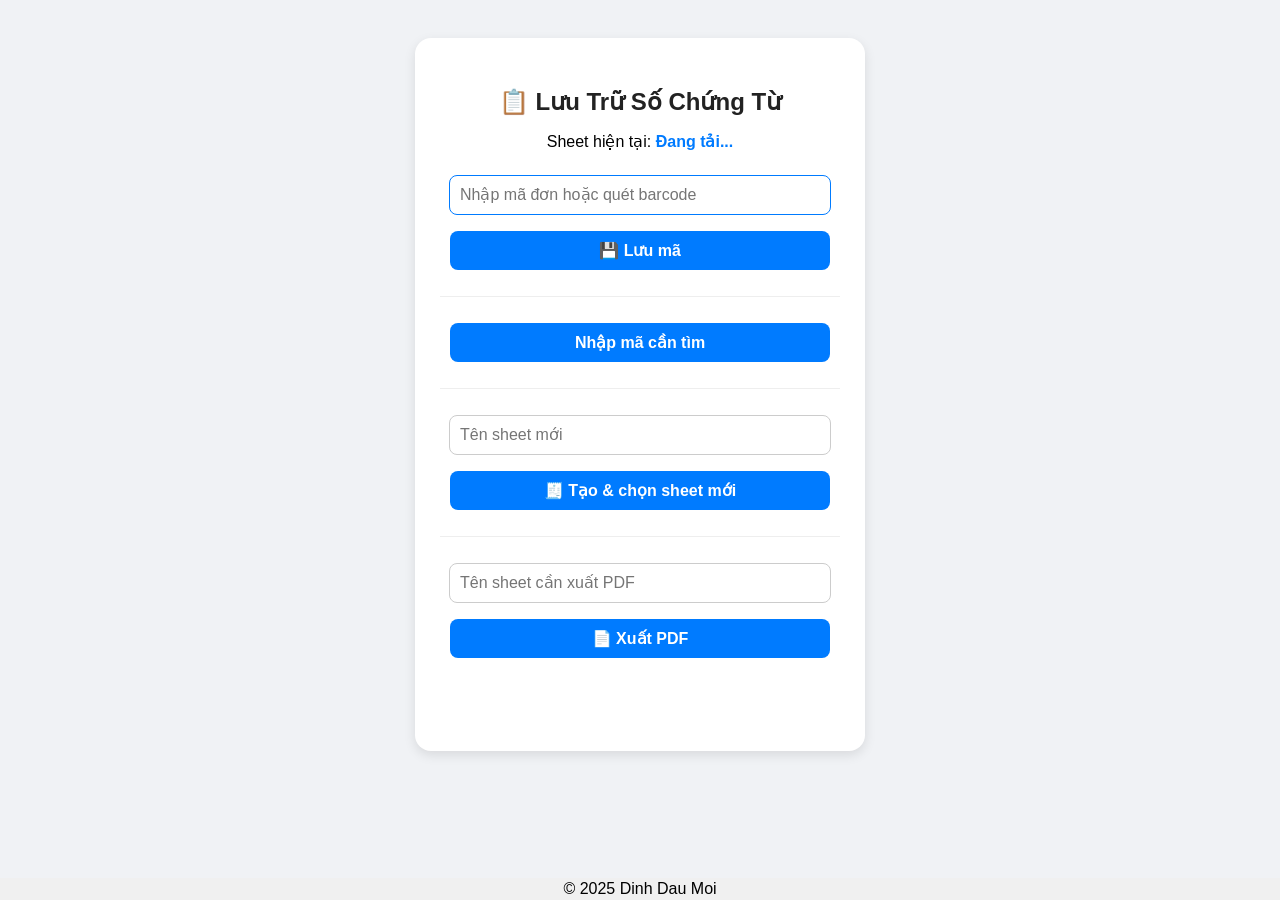
==== index.html @ b0e2e9b5 "push" ====
<!DOCTYPE html>
<html lang="vi">
  <head>
    <meta charset="UTF-8" />
    <title>Quản Lý Chứng Từ</title>
    <link rel="icon" href="icon.jpg" type="image/png">
    <style>
      body {
        font-family: "Segoe UI", Arial, sans-serif;
        background: #f0f2f5;
        display: flex;
        flex-direction: column;
        align-items: center;
        padding: 30px;
      }
      .container {
        background: #fff;
        padding: 30px 25px;
        border-radius: 16px;
        box-shadow: 0 4px 12px rgba(0, 0, 0, 0.1);
        width: 400px;
        text-align: center;
        transition: 0.2s;
      }
      .container:hover {
        box-shadow: 0 6px 18px rgba(0, 0, 0, 0.15);
      }
      h2 {
        margin-bottom: 12px;
        color: #222;
      }
      input,
      button {
        width: 90%;
        font-size: 16px;
        padding: 10px;
        margin: 8px 0;
        border-radius: 8px;
        border: 1px solid #ccc;
        outline: none;
      }
      input:focus {
        border-color: #007bff;
      }
      button {
        background: #007bff;
        color: white;
        border: none;
        cursor: pointer;
        font-weight: 600;
        transition: background 0.2s;
      }
      button:hover {
        background: #0056b3;
      }
      button{
        width: 95% !important;
      }
      textarea {
        width: 90%;
        font-size: 14px;
        padding: 10px;
        margin: 8px 0;
        border-radius: 8px;
        border: 1px solid #ccc;
        resize: vertical;
        outline: none;
      }
      label {
        display: block;
        width: 90%;
        margin: 4px auto 2px;
        text-align: left;
        font-size: 14px;
        color: #444;
      }
      .targets-display {
        width: 90%;
        margin: 4px auto 0;
        text-align: left;
        font-size: 14px;
        line-height: 1.4;
      }
      .target-hit {
        color: #d32f2f;
        font-weight: 700;
      }
      hr {
        margin: 18px 0;
        border: none;
        border-top: 1px solid #eee;
      }
      #message {
        margin-top: 15px;
        color: green;
        font-weight: bold;
        min-height: 24px;
      }
      #currentSheet {
        font-weight: bold;
        color: #007bff;
      }
      footer {
        position: fixed;
        bottom: 0;
        width: 100%;
        text-align: center;
        padding: 2px;
        background: #f0f0f0;
      }
    </style>
  </head>
  <body>
    <div class="container">
      <h2>📋 Lưu Trữ Số Chứng Từ</h2>
      <p>Sheet hiện tại: <span id="currentSheet">Đang tải...</span></p>

      <input
        type="text"
        id="maDon"
        placeholder="Nhập mã đơn hoặc quét barcode"
        autofocus
      />
      <button onclick="saveMaDon()">💾 Lưu mã</button>

      <hr />

      <div id="targetWrapper">
        <button type="button" id="toggleTargetInput">Nhập mã cần tìm</button>
        <div id="targetContainer" style="display: none">
          <label for="targetsInput"></label>
          <textarea
            id="targetsInput"
            rows="4"
            placeholder="Nhập mã cần tìm ..."
          ></textarea>
          <div id="targetsDisplay" class="targets-display"></div>
        </div>
      </div>

      <hr />

      <input type="text" id="newSheetName" placeholder="Tên sheet mới" />
      <button onclick="createNewSheet()">🧾 Tạo & chọn sheet mới</button>

      <hr />

      <input
        type="text"
        id="sheetToExport"
        placeholder="Tên sheet cần xuất PDF"
      />
      <button onclick="exportPDF()">📄 Xuất PDF</button>

      <p id="message"></p>
    </div>

    <script src="script.js"></script>
  </body>
  <footer>© 2025 Dinh Dau Moi</footer>
</html>
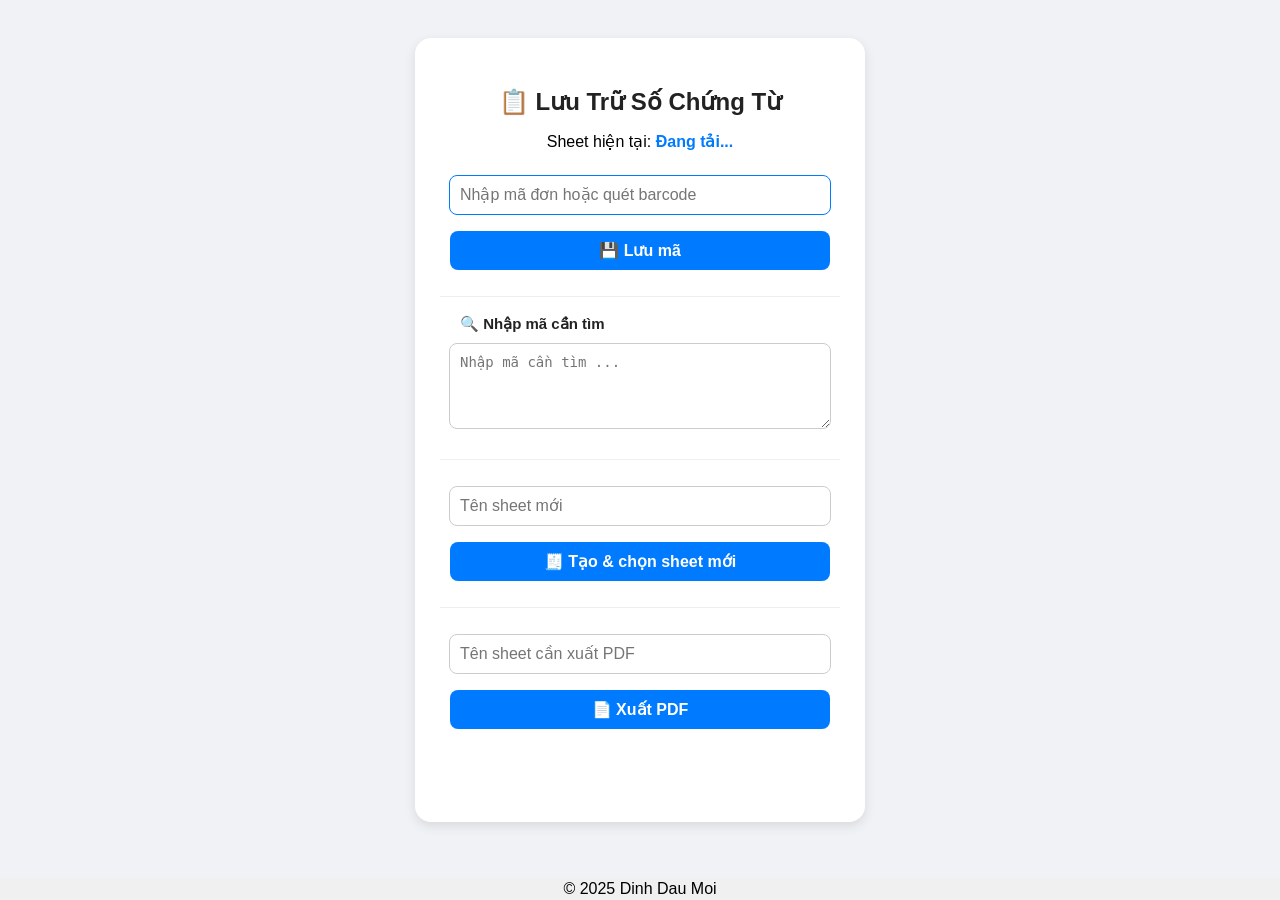
==== commit e222688c: "update time" ====
--- a/index.html
+++ b/index.html
@@ -108,6 +108,45 @@
         padding: 2px;
         background: #f0f0f0;
       }
+      /* Progress bar */
+      #progressWrapper {
+        display: none;
+        width: 90%;
+        margin: 12px auto 0;
+        background: #e9ecef;
+        border-radius: 10px;
+        overflow: hidden;
+        height: 22px;
+        position: relative;
+      }
+      #progressBar {
+        height: 100%;
+        width: 0%;
+        border-radius: 10px;
+        background: linear-gradient(90deg, #007bff, #00c6ff, #007bff);
+        background-size: 200% 100%;
+        animation: shimmer 1.5s infinite linear;
+        transition: width 0.4s ease;
+      }
+      #progressText {
+        position: absolute;
+        top: 0;
+        left: 0;
+        right: 0;
+        height: 100%;
+        display: flex;
+        align-items: center;
+        justify-content: center;
+        font-size: 12px;
+        font-weight: 700;
+        color: #fff;
+        text-shadow: 0 1px 2px rgba(0,0,0,0.3);
+        pointer-events: none;
+      }
+      @keyframes shimmer {
+        0% { background-position: 200% 0; }
+        100% { background-position: -200% 0; }
+      }
     </style>
   </head>
   <body>
@@ -126,16 +165,13 @@
       <hr />
 
       <div id="targetWrapper">
-        <button type="button" id="toggleTargetInput">Nhập mã cần tìm</button>
-        <div id="targetContainer" style="display: none">
-          <label for="targetsInput"></label>
-          <textarea
-            id="targetsInput"
-            rows="4"
-            placeholder="Nhập mã cần tìm ..."
-          ></textarea>
-          <div id="targetsDisplay" class="targets-display"></div>
-        </div>
+        <label for="targetsInput" style="font-weight: 600; font-size: 15px; color: #222;">🔍 Nhập mã cần tìm</label>
+        <textarea
+          id="targetsInput"
+          rows="4"
+          placeholder="Nhập mã cần tìm ..."
+        ></textarea>
+        <div id="targetsDisplay" class="targets-display"></div>
       </div>
 
       <hr />
@@ -150,7 +186,12 @@
         id="sheetToExport"
         placeholder="Tên sheet cần xuất PDF"
       />
-      <button onclick="exportPDF()">📄 Xuất PDF</button>
+      <button id="btnExportPDF" onclick="exportPDF()">📄 Xuất PDF</button>
+
+      <div id="progressWrapper">
+        <div id="progressBar"></div>
+        <div id="progressText">0%</div>
+      </div>
 
       <p id="message"></p>
     </div>
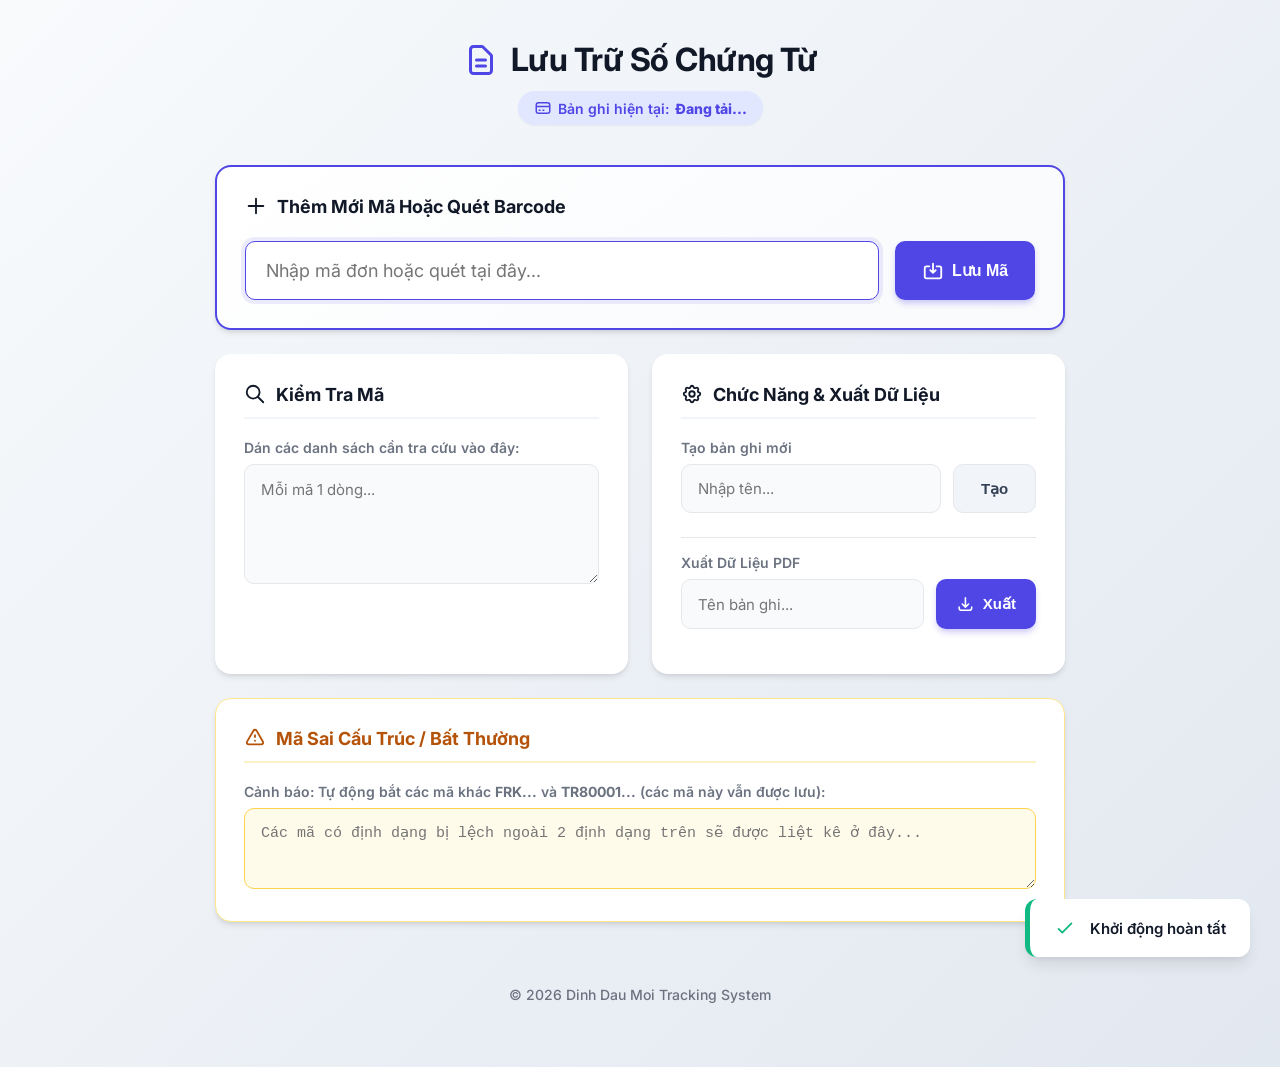
==== commit eeb396fd: "thay doi giao dien" ====
--- a/index.html
+++ b/index.html
@@ -2,132 +2,285 @@
 <html lang="vi">
   <head>
     <meta charset="UTF-8" />
+    <meta name="viewport" content="width=device-width, initial-scale=1.0" />
     <title>Quản Lý Chứng Từ</title>
-    <link rel="icon" href="icon.jpg" type="image/png">
+    <link rel="icon" href="icon.jpg" type="image/png" />
+    <link href="https://fonts.googleapis.com/css2?family=Inter:wght@400;500;600;700&display=swap" rel="stylesheet">
     <style>
+      :root {
+        --primary: #4f46e5;
+        --primary-hover: #4338ca;
+        --bg-color: #f3f4f6;
+        --card-bg: #ffffff;
+        --text-main: #111827;
+        --text-muted: #6b7280;
+        --border-color: #e5e7eb;
+        --success: #10b981;
+        --danger: #ef4444;
+        --shadow-sm: 0 1px 2px 0 rgba(0, 0, 0, 0.05);
+        --shadow-md: 0 4px 6px -1px rgba(0, 0, 0, 0.1), 0 2px 4px -1px rgba(0, 0, 0, 0.06);
+        --shadow-lg: 0 10px 15px -3px rgba(0, 0, 0, 0.1), 0 4px 6px -2px rgba(0, 0, 0, 0.05);
+        --radius: 16px;
+      }
+      
+      * {
+        box-sizing: border-box;
+        margin: 0;
+        padding: 0;
+      }
+
       body {
-        font-family: "Segoe UI", Arial, sans-serif;
-        background: #f0f2f5;
+        font-family: 'Inter', sans-serif;
+        background: linear-gradient(135deg, #f8fafc 0%, #e2e8f0 100%);
+        color: var(--text-main);
         display: flex;
         flex-direction: column;
         align-items: center;
-        padding: 30px;
-      }
-      .container {
+        min-height: 100vh;
+        padding: 40px 20px;
+      }
+
+      .app-header {
+        text-align: center;
+        margin-bottom: 40px;
+        animation: fadeInDown 0.5s ease-out;
+      }
+
+      .app-header h2 {
+        font-size: 32px;
+        font-weight: 700;
+        color: var(--text-main);
+        margin-bottom: 12px;
+        display: flex;
+        align-items: center;
+        justify-content: center;
+        gap: 12px;
+        letter-spacing: -0.5px;
+      }
+
+      .status-badge {
+        display: inline-flex;
+        align-items: center;
+        padding: 8px 16px;
+        background: #e0e7ff;
+        color: var(--primary);
+        border-radius: 30px;
+        font-size: 14px;
+        font-weight: 600;
+        box-shadow: var(--shadow-sm);
+      }
+
+      .dashboard {
+        max-width: 850px;
+        width: 100%;
+        display: grid;
+        grid-template-columns: 1fr 1fr;
+        gap: 24px;
+        animation: fadeInUp 0.6s ease-out;
+      }
+
+      @media (max-width: 768px) {
+        .dashboard {
+          grid-template-columns: 1fr;
+        }
+      }
+
+      .card {
+        background: var(--card-bg);
+        border-radius: var(--radius);
+        padding: 28px;
+        box-shadow: var(--shadow-md);
+        transition: transform 0.2s, box-shadow 0.2s;
+        border: 1px solid rgba(255, 255, 255, 0.4);
+        display: flex;
+        flex-direction: column;
+      }
+
+      .card:hover {
+        transform: translateY(-3px);
+        box-shadow: var(--shadow-lg);
+      }
+      
+      .card-header {
+        font-size: 18px;
+        font-weight: 700;
+        margin-bottom: 20px;
+        color: var(--text-main);
+        display: flex;
+        align-items: center;
+        gap: 10px;
+        border-bottom: 2px solid #f1f5f9;
+        padding-bottom: 12px;
+      }
+
+      .form-group {
+        margin-bottom: 16px;
+        flex: 1;
+      }
+
+      .form-group label {
+        display: block;
+        font-size: 14px;
+        font-weight: 600;
+        color: var(--text-muted);
+        margin-bottom: 8px;
+      }
+
+      input[type="text"], textarea {
+        width: 100%;
+        padding: 14px 16px;
+        border-radius: 10px;
+        border: 1.5px solid var(--border-color);
+        font-family: 'Inter', sans-serif;
+        font-size: 15px;
+        background: #f8fafc;
+        color: var(--text-main);
+        transition: all 0.2s;
+        outline: none;
+      }
+
+      input[type="text"]:focus, textarea:focus {
+        border-color: var(--primary);
         background: #fff;
-        padding: 30px 25px;
-        border-radius: 16px;
-        box-shadow: 0 4px 12px rgba(0, 0, 0, 0.1);
-        width: 400px;
-        text-align: center;
-        transition: 0.2s;
-      }
-      .container:hover {
-        box-shadow: 0 6px 18px rgba(0, 0, 0, 0.15);
-      }
-      h2 {
-        margin-bottom: 12px;
-        color: #222;
-      }
-      input,
+        box-shadow: 0 0 0 4px rgba(79, 70, 229, 0.1);
+      }
+
       button {
-        width: 90%;
-        font-size: 16px;
-        padding: 10px;
-        margin: 8px 0;
-        border-radius: 8px;
-        border: 1px solid #ccc;
-        outline: none;
-      }
-      input:focus {
-        border-color: #007bff;
-      }
-      button {
-        background: #007bff;
+        width: 100%;
+        padding: 14px 20px;
+        background: var(--primary);
         color: white;
         border: none;
+        border-radius: 10px;
+        font-size: 15px;
+        font-weight: 600;
         cursor: pointer;
+        transition: all 0.2s ease;
+        display: flex;
+        justify-content: center;
+        align-items: center;
+        gap: 8px;
+        box-shadow: 0 4px 6px -1px rgba(79, 70, 229, 0.3);
+      }
+
+      button:hover {
+        background: var(--primary-hover);
+        transform: translateY(-1px);
+        box-shadow: 0 6px 8px -1px rgba(79, 70, 229, 0.4);
+      }
+
+      button:active {
+        transform: translateY(1px);
+        box-shadow: 0 2px 4px -1px rgba(79, 70, 229, 0.3);
+      }
+
+      button:disabled {
+        background: #9ca3af;
+        box-shadow: none;
+        cursor: not-allowed;
+        transform: none;
+      }
+
+      .btn-secondary {
+        background: #f1f5f9;
+        color: #334155;
+        border: 1px solid var(--border-color);
+        box-shadow: none;
+      }
+
+      .btn-secondary:hover {
+        background: #e2e8f0;
+        box-shadow: none;
+      }
+
+      /* Nhập liệu chính */
+      .primary-input-card {
+        grid-column: 1 / -1;
+        background: linear-gradient(145deg, #ffffff, #f8fafc);
+        border: 2px solid var(--primary);
+      }
+
+      .primary-input-card input {
+        font-size: 18px;
+        padding: 18px 20px;
+      }
+
+      .primary-input-card button {
+        font-size: 16px;
+      }
+
+      /* Tìm kiếm container */
+      .search-card textarea {
+        resize: vertical;
+        min-height: 120px;
+        line-height: 1.5;
+      }
+
+      .targets-display {
+        margin-top: 12px;
+        font-size: 14px;
+        background: #f8fafc;
+        border-radius: 10px;
+        padding: 16px;
+        border: 1.5px dashed var(--border-color);
+        min-height: 52px;
+      }
+
+      /* Message Notification */
+      #messageBox {
+        position: fixed;
+        bottom: 30px;
+        right: 30px;
+        background: white;
+        padding: 18px 24px;
+        border-radius: 12px;
+        box-shadow: var(--shadow-lg);
+        display: flex;
+        align-items: center;
+        gap: 14px;
+        transform: translateY(150%);
+        transition: transform 0.4s cubic-bezier(0.34, 1.56, 0.64, 1);
+        z-index: 50;
+        border-left: 5px solid var(--success);
+      }
+
+      #messageBox.show {
+        transform: translateY(0);
+      }
+
+      #messageBox.error {
+        border-left-color: var(--danger);
+      }
+
+      #messageText {
         font-weight: 600;
-        transition: background 0.2s;
-      }
-      button:hover {
-        background: #0056b3;
-      }
-      button{
-        width: 95% !important;
-      }
-      textarea {
-        width: 90%;
-        font-size: 14px;
-        padding: 10px;
-        margin: 8px 0;
-        border-radius: 8px;
-        border: 1px solid #ccc;
-        resize: vertical;
-        outline: none;
-      }
-      label {
-        display: block;
-        width: 90%;
-        margin: 4px auto 2px;
-        text-align: left;
-        font-size: 14px;
-        color: #444;
-      }
-      .targets-display {
-        width: 90%;
-        margin: 4px auto 0;
-        text-align: left;
-        font-size: 14px;
-        line-height: 1.4;
-      }
-      .target-hit {
-        color: #d32f2f;
-        font-weight: 700;
-      }
-      hr {
-        margin: 18px 0;
-        border: none;
-        border-top: 1px solid #eee;
-      }
-      #message {
-        margin-top: 15px;
-        color: green;
-        font-weight: bold;
-        min-height: 24px;
-      }
-      #currentSheet {
-        font-weight: bold;
-        color: #007bff;
-      }
-      footer {
-        position: fixed;
-        bottom: 0;
-        width: 100%;
-        text-align: center;
-        padding: 2px;
-        background: #f0f0f0;
-      }
-      /* Progress bar */
+        font-size: 15px;
+        color: var(--text-main);
+      }
+
+      /* Progress Bar */
       #progressWrapper {
         display: none;
-        width: 90%;
-        margin: 12px auto 0;
-        background: #e9ecef;
-        border-radius: 10px;
+        width: 100%;
+        margin-top: 20px;
+        background: #f1f5f9;
+        border-radius: 999px;
         overflow: hidden;
-        height: 22px;
+        height: 24px;
         position: relative;
-      }
+        box-shadow: inset 0 2px 4px rgba(0,0,0,0.05);
+      }
+      
       #progressBar {
         height: 100%;
         width: 0%;
-        border-radius: 10px;
-        background: linear-gradient(90deg, #007bff, #00c6ff, #007bff);
+        border-radius: 999px;
+        background: linear-gradient(90deg, #4f46e5, #0ea5e9, #4f46e5);
         background-size: 200% 100%;
         animation: shimmer 1.5s infinite linear;
         transition: width 0.4s ease;
       }
+      
       #progressText {
         position: absolute;
         top: 0;
@@ -143,60 +296,215 @@
         text-shadow: 0 1px 2px rgba(0,0,0,0.3);
         pointer-events: none;
       }
+
+      footer {
+        margin-top: 40px;
+        padding: 24px 0;
+        text-align: center;
+        color: var(--text-muted);
+        font-size: 14px;
+        font-weight: 500;
+      }
+
+      /* Animations */
       @keyframes shimmer {
         0% { background-position: 200% 0; }
         100% { background-position: -200% 0; }
       }
+
+      @keyframes fadeInUp {
+        from { opacity: 0; transform: translateY(30px); }
+        to { opacity: 1; transform: translateY(0); }
+      }
+
+      @keyframes fadeInDown {
+        from { opacity: 0; transform: translateY(-30px); }
+        to { opacity: 1; transform: translateY(0); }
+      }
+      
+      /* Icons */
+      .icon {
+        width: 22px;
+        height: 22px;
+      }
     </style>
   </head>
   <body>
-    <div class="container">
-      <h2>📋 Lưu Trữ Số Chứng Từ</h2>
-      <p>Sheet hiện tại: <span id="currentSheet">Đang tải...</span></p>
-
-      <input
-        type="text"
-        id="maDon"
-        placeholder="Nhập mã đơn hoặc quét barcode"
-        autofocus
-      />
-      <button onclick="saveMaDon()">💾 Lưu mã</button>
-
-      <hr />
-
-      <div id="targetWrapper">
-        <label for="targetsInput" style="font-weight: 600; font-size: 15px; color: #222;">🔍 Nhập mã cần tìm</label>
-        <textarea
-          id="targetsInput"
-          rows="4"
-          placeholder="Nhập mã cần tìm ..."
-        ></textarea>
-        <div id="targetsDisplay" class="targets-display"></div>
+    
+    <div class="app-header">
+      <h2>
+        <svg class="icon" fill="none" stroke="currentColor" viewBox="0 0 24 24" style="width: 36px; height: 36px; color: var(--primary)"><path stroke-linecap="round" stroke-linejoin="round" stroke-width="2" d="M9 12h6m-6 4h6m2 5H7a2 2 0 01-2-2V5a2 2 0 012-2h5.586a1 1 0 01.707.293l5.414 5.414a1 1 0 01.293.707V19a2 2 0 01-2 2z"></path></svg>
+        Lưu Trữ Số Chứng Từ
+      </h2>
+      <div class="status-badge">
+        <svg class="icon" fill="none" stroke="currentColor" viewBox="0 0 24 24" style="margin-right: 6px; width: 18px; height: 18px;"><path stroke-linecap="round" stroke-linejoin="round" stroke-width="2" d="M3 10h18M7 15h1m4 0h1m-7 4h12a3 3 0 003-3V8a3 3 0 00-3-3H6a3 3 0 00-3 3v8a3 3 0 003 3z"></path></svg>
+        Bản ghi hiện tại: <span id="currentSheet" style="margin-left: 6px; font-weight: 800;">Đang tải...</span>
       </div>
-
-      <hr />
-
-      <input type="text" id="newSheetName" placeholder="Tên sheet mới" />
-      <button onclick="createNewSheet()">🧾 Tạo & chọn sheet mới</button>
-
-      <hr />
-
-      <input
-        type="text"
-        id="sheetToExport"
-        placeholder="Tên sheet cần xuất PDF"
-      />
-      <button id="btnExportPDF" onclick="exportPDF()">📄 Xuất PDF</button>
-
-      <div id="progressWrapper">
-        <div id="progressBar"></div>
-        <div id="progressText">0%</div>
+    </div>
+
+    <div class="dashboard">
+      
+      <!-- Card: Lưu Mã -->
+      <div class="card primary-input-card">
+        <div class="card-header" style="border-bottom: none; margin-bottom: 12px;">
+          <svg class="icon" fill="none" stroke="currentColor" viewBox="0 0 24 24"><path stroke-linecap="round" stroke-linejoin="round" stroke-width="2" d="M12 4v16m8-8H4"></path></svg>
+          Thêm Mới Mã Hoặc Quét Barcode
+        </div>
+        <div class="form-group" style="display: flex; gap: 16px; margin-bottom: 0;">
+          <input
+            type="text"
+            id="maDon"
+            placeholder="Nhập mã đơn hoặc quét tại đây..."
+            autofocus
+            style="flex: 1;"
+          />
+          <button onclick="saveMaDon()" style="width: 140px;">
+            <svg class="icon" fill="none" stroke="currentColor" viewBox="0 0 24 24"><path stroke-linecap="round" stroke-linejoin="round" stroke-width="2" d="M8 7H5a2 2 0 00-2 2v9a2 2 0 002 2h14a2 2 0 002-2V9a2 2 0 00-2-2h-3m-1 4l-3 3m0 0l-3-3m3 3V4"></path></svg>
+            Lưu Mã
+          </button>
+        </div>
       </div>
 
-      <p id="message"></p>
+      <!-- Card: Tìm Kiểm -->
+      <div class="card search-card">
+        <div class="card-header">
+          <svg class="icon" fill="none" stroke="currentColor" viewBox="0 0 24 24"><path stroke-linecap="round" stroke-linejoin="round" stroke-width="2" d="M21 21l-6-6m2-5a7 7 0 11-14 0 7 7 0 0114 0z"></path></svg>
+          Kiểm Tra Mã
+        </div>
+        <div class="form-group">
+          <label for="targetsInput">Dán các danh sách cần tra cứu vào đây:</label>
+          <textarea
+            id="targetsInput"
+            rows="4"
+            placeholder="Mỗi mã 1 dòng..."
+          ></textarea>
+        </div>
+        <div id="targetsDisplay" class="targets-display" style="display:none;"></div>
+      </div>
+
+      <!-- Card: Quản Lý Cấu Hình -->
+      <div class="card">
+        <div class="card-header">
+          <svg class="icon" fill="none" stroke="currentColor" viewBox="0 0 24 24"><path stroke-linecap="round" stroke-linejoin="round" stroke-width="2" d="M10.325 4.317c.426-1.756 2.924-1.756 3.35 0a1.724 1.724 0 002.573 1.066c1.543-.94 3.31.826 2.37 2.37a1.724 1.724 0 001.065 2.572c1.756.426 1.756 2.924 0 3.35a1.724 1.724 0 00-1.066 2.573c.94 1.543-.826 3.31-2.37 2.37a1.724 1.724 0 00-2.572 1.065c-.426 1.756-2.924 1.756-3.35 0a1.724 1.724 0 00-2.573-1.066c-1.543.94-3.31-.826-2.37-2.37a1.724 1.724 0 00-1.065-2.572c-1.756-.426-1.756-2.924 0-3.35a1.724 1.724 0 001.066-2.573c-.94-1.543.826-3.31 2.37-2.37.996.608 2.296.07 2.572-1.065z"></path><path stroke-linecap="round" stroke-linejoin="round" stroke-width="2" d="M15 12a3 3 0 11-6 0 3 3 0 016 0z"></path></svg>
+          Chức Năng & Xuất Dữ Liệu
+        </div>
+        
+        <div class="form-group">
+          <label>Tạo bản ghi mới</label>
+          <div style="display: flex; gap: 12px;">
+            <input type="text" id="newSheetName" placeholder="Nhập tên..." />
+            <button onclick="createNewSheet()" class="btn-secondary" style="width: 100px;">Tạo</button>
+          </div>
+        </div>
+
+        <div class="form-group" style="margin-top: 8px; border-top: 1px solid var(--border-color); padding-top: 16px;">
+          <label>Xuất Dữ Liệu PDF</label>
+          <div style="display: flex; gap: 12px;">
+            <input type="text" id="sheetToExport" placeholder="Tên bản ghi..." />
+            <button id="btnExportPDF" onclick="exportPDF()" style="width: 100px;">
+              <svg class="icon" fill="none" stroke="currentColor" viewBox="0 0 24 24"><path stroke-linecap="round" stroke-linejoin="round" stroke-width="2" d="M4 16v1a3 3 0 003 3h10a3 3 0 003-3v-1m-4-4l-4 4m0 0l-4-4m4 4V4"></path></svg>
+              Xuất
+            </button>
+          </div>
+          
+          <div id="progressWrapper">
+            <div id="progressBar"></div>
+            <div id="progressText">0%</div>
+          </div>
+        </div>
+      </div>
+
+      <!-- Card: Cảnh báo định dạng lạ -->
+      <div class="card" style="grid-column: 1 / -1; border: 1px solid #fde68a;">
+        <div class="card-header" style="color: #b45309; border-bottom-color: #fef3c7;">
+          <svg class="icon" fill="none" stroke="currentColor" viewBox="0 0 24 24"><path stroke-linecap="round" stroke-linejoin="round" stroke-width="2" d="M12 9v2m0 4h.01m-6.938 4h13.856c1.54 0 2.502-1.667 1.732-3L13.732 4c-.77-1.333-2.694-1.333-3.464 0L3.34 16c-.77 1.333.192 3 1.732 3z"></path></svg>
+          Mã Sai Cấu Trúc / Bất Thường
+        </div>
+        <div class="form-group" style="margin-bottom: 0;">
+          <label>Cảnh báo: Tự động bắt các mã khác <strong>FRK...</strong> và <strong>TR80001...</strong> (các mã này vẫn được lưu):</label>
+          <textarea
+            id="unusualCodes"
+            rows="3"
+            readonly
+            style="background: #fffbeb; border-color: #fcd34d; color: #92400e; font-family: monospace; font-size: 15px;"
+            placeholder="Các mã có định dạng bị lệch ngoài 2 định dạng trên sẽ được liệt kê ở đây..."
+          ></textarea>
+        </div>
+      </div>
+
     </div>
 
+    <!-- Toast Notification (Replaces old text message) -->
+    <div id="messageBox">
+      <svg id="messageIconSuccess" class="icon" fill="none" stroke="currentColor" viewBox="0 0 24 24" style="color: var(--success)"><path stroke-linecap="round" stroke-linejoin="round" stroke-width="2" d="M5 13l4 4L19 7"></path></svg>
+      <svg id="messageIconError" class="icon" fill="none" stroke="currentColor" viewBox="0 0 24 24" style="color: var(--danger); display: none;"><path stroke-linecap="round" stroke-linejoin="round" stroke-width="2" d="M12 8v4m0 4h.01M21 12a9 9 0 11-18 0 9 9 0 0118 0z"></path></svg>
+      <span id="messageText">Khởi động hoàn tất</span>
+      
+      <!-- Hidden original message div to preserve js compatibility -->
+      <div id="message" style="display:none;"></div>
+    </div>
+
     <script src="script.js"></script>
+
+    <script>
+      // Enhance script.js compatibility by intercepting changes to #message
+      const messageNode = document.getElementById('message');
+      
+      const observer = new MutationObserver((mutations) => {
+        mutations.forEach((mutation) => {
+          if (mutation.type === 'childList') {
+            const text = messageNode.textContent;
+            if(!text) return;
+
+            showToast(text);
+          }
+        });
+      });
+      observer.observe(messageNode, { childList: true });
+
+      function showToast(text) {
+        const box = document.getElementById('messageBox');
+        const displayLabel = document.getElementById('messageText');
+        const sucIcon = document.getElementById('messageIconSuccess');
+        const errIcon = document.getElementById('messageIconError');
+        
+        displayLabel.textContent = text;
+        
+        if (text.includes('❌') || text.includes('⚠️')) {
+          box.classList.add('error');
+          sucIcon.style.display = 'none';
+          errIcon.style.display = 'block';
+        } else {
+          box.classList.remove('error');
+          sucIcon.style.display = 'block';
+          errIcon.style.display = 'none';
+        }
+
+        box.classList.add('show');
+        
+        clearTimeout(window.toastTimer);
+        window.toastTimer = setTimeout(() => {
+          box.classList.remove('show');
+        }, 4000);
+      }
+
+      // Add simple targetsInput real-time visual feedback
+      const targetsInput = document.getElementById('targetsInput');
+      const targetsDisplay = document.getElementById('targetsDisplay');
+      
+      targetsInput.addEventListener('input', function() {
+        const val = this.value.trim();
+        if(!val) {
+          targetsDisplay.style.display = 'none';
+          return;
+        }
+        targetsDisplay.style.display = 'block';
+        const lines = val.split('\n').filter(l => l.trim() !== '');
+        const pending = lines.filter(l => !l.includes('✅')).length;
+        const matched = lines.filter(l => l.includes('✅')).length;
+        targetsDisplay.innerHTML = `<strong style="color: var(--primary)">${pending}</strong> mã đang chờ đối chiếu / <strong style="color: var(--success)">${matched}</strong> đã tìm thấy.`;
+      });
+    </script>
   </body>
-  <footer>© 2025 Dinh Dau Moi</footer>
+  <footer>© 2026 Dinh Dau Moi Tracking System</footer>
 </html>
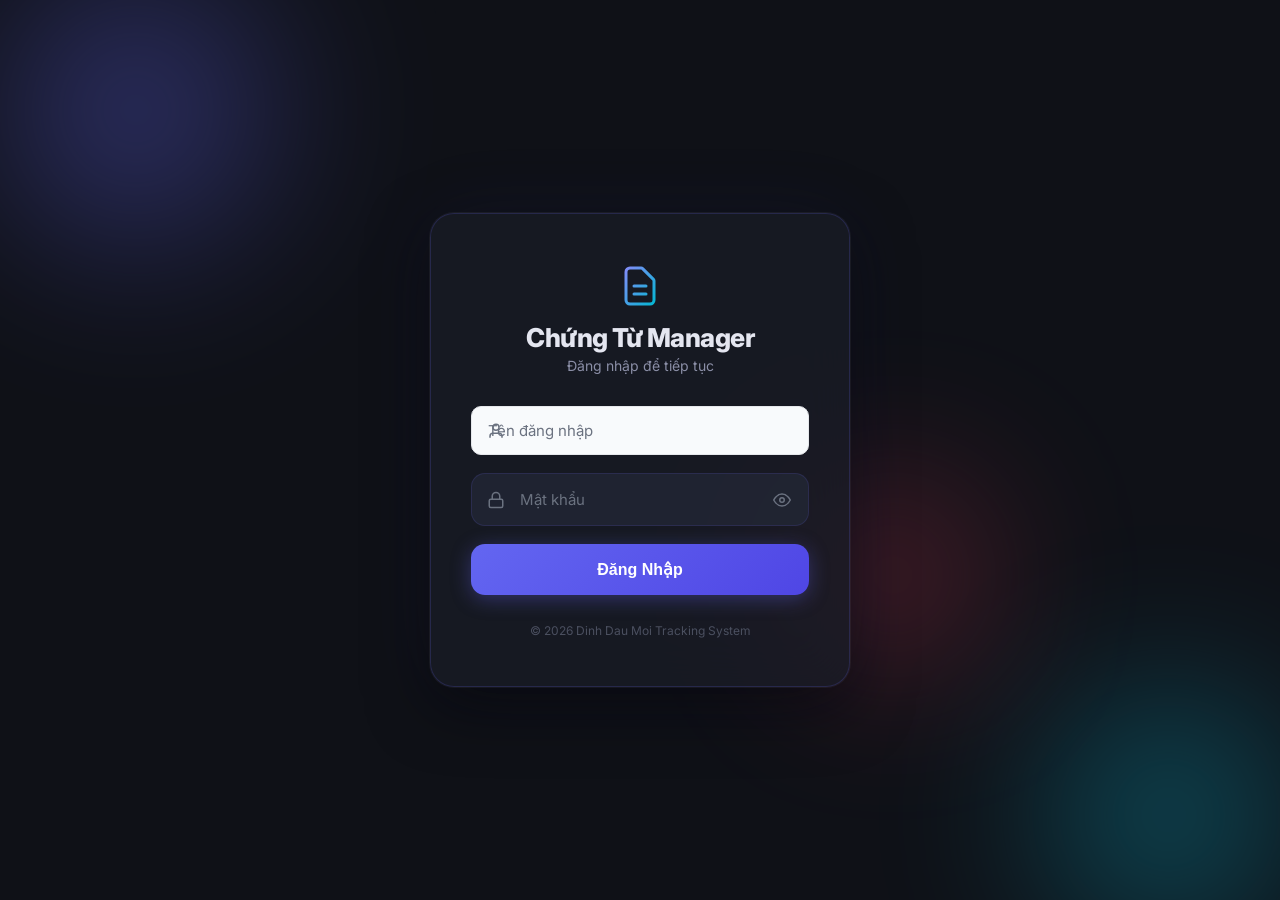
==== commit c404dce3: "feat: add login system + fix duplicate code saving" ====
--- a/index.html
+++ b/index.html
@@ -4,448 +4,190 @@
     <meta charset="UTF-8" />
     <meta name="viewport" content="width=device-width, initial-scale=1.0" />
     <title>Quản Lý Chứng Từ</title>
+    <meta name="description" content="Hệ thống lưu trữ và quản lý số chứng từ - Dinh Dau Moi" />
     <link rel="icon" href="icon.jpg" type="image/png" />
-    <link href="https://fonts.googleapis.com/css2?family=Inter:wght@400;500;600;700&display=swap" rel="stylesheet">
-    <style>
-      :root {
-        --primary: #4f46e5;
-        --primary-hover: #4338ca;
-        --bg-color: #f3f4f6;
-        --card-bg: #ffffff;
-        --text-main: #111827;
-        --text-muted: #6b7280;
-        --border-color: #e5e7eb;
-        --success: #10b981;
-        --danger: #ef4444;
-        --shadow-sm: 0 1px 2px 0 rgba(0, 0, 0, 0.05);
-        --shadow-md: 0 4px 6px -1px rgba(0, 0, 0, 0.1), 0 2px 4px -1px rgba(0, 0, 0, 0.06);
-        --shadow-lg: 0 10px 15px -3px rgba(0, 0, 0, 0.1), 0 4px 6px -2px rgba(0, 0, 0, 0.05);
-        --radius: 16px;
-      }
-      
-      * {
-        box-sizing: border-box;
-        margin: 0;
-        padding: 0;
-      }
-
-      body {
-        font-family: 'Inter', sans-serif;
-        background: linear-gradient(135deg, #f8fafc 0%, #e2e8f0 100%);
-        color: var(--text-main);
-        display: flex;
-        flex-direction: column;
-        align-items: center;
-        min-height: 100vh;
-        padding: 40px 20px;
-      }
-
-      .app-header {
-        text-align: center;
-        margin-bottom: 40px;
-        animation: fadeInDown 0.5s ease-out;
-      }
-
-      .app-header h2 {
-        font-size: 32px;
-        font-weight: 700;
-        color: var(--text-main);
-        margin-bottom: 12px;
-        display: flex;
-        align-items: center;
-        justify-content: center;
-        gap: 12px;
-        letter-spacing: -0.5px;
-      }
-
-      .status-badge {
-        display: inline-flex;
-        align-items: center;
-        padding: 8px 16px;
-        background: #e0e7ff;
-        color: var(--primary);
-        border-radius: 30px;
-        font-size: 14px;
-        font-weight: 600;
-        box-shadow: var(--shadow-sm);
-      }
-
-      .dashboard {
-        max-width: 850px;
-        width: 100%;
-        display: grid;
-        grid-template-columns: 1fr 1fr;
-        gap: 24px;
-        animation: fadeInUp 0.6s ease-out;
-      }
-
-      @media (max-width: 768px) {
-        .dashboard {
-          grid-template-columns: 1fr;
-        }
-      }
-
-      .card {
-        background: var(--card-bg);
-        border-radius: var(--radius);
-        padding: 28px;
-        box-shadow: var(--shadow-md);
-        transition: transform 0.2s, box-shadow 0.2s;
-        border: 1px solid rgba(255, 255, 255, 0.4);
-        display: flex;
-        flex-direction: column;
-      }
-
-      .card:hover {
-        transform: translateY(-3px);
-        box-shadow: var(--shadow-lg);
-      }
-      
-      .card-header {
-        font-size: 18px;
-        font-weight: 700;
-        margin-bottom: 20px;
-        color: var(--text-main);
-        display: flex;
-        align-items: center;
-        gap: 10px;
-        border-bottom: 2px solid #f1f5f9;
-        padding-bottom: 12px;
-      }
-
-      .form-group {
-        margin-bottom: 16px;
-        flex: 1;
-      }
-
-      .form-group label {
-        display: block;
-        font-size: 14px;
-        font-weight: 600;
-        color: var(--text-muted);
-        margin-bottom: 8px;
-      }
-
-      input[type="text"], textarea {
-        width: 100%;
-        padding: 14px 16px;
-        border-radius: 10px;
-        border: 1.5px solid var(--border-color);
-        font-family: 'Inter', sans-serif;
-        font-size: 15px;
-        background: #f8fafc;
-        color: var(--text-main);
-        transition: all 0.2s;
-        outline: none;
-      }
-
-      input[type="text"]:focus, textarea:focus {
-        border-color: var(--primary);
-        background: #fff;
-        box-shadow: 0 0 0 4px rgba(79, 70, 229, 0.1);
-      }
-
-      button {
-        width: 100%;
-        padding: 14px 20px;
-        background: var(--primary);
-        color: white;
-        border: none;
-        border-radius: 10px;
-        font-size: 15px;
-        font-weight: 600;
-        cursor: pointer;
-        transition: all 0.2s ease;
-        display: flex;
-        justify-content: center;
-        align-items: center;
-        gap: 8px;
-        box-shadow: 0 4px 6px -1px rgba(79, 70, 229, 0.3);
-      }
-
-      button:hover {
-        background: var(--primary-hover);
-        transform: translateY(-1px);
-        box-shadow: 0 6px 8px -1px rgba(79, 70, 229, 0.4);
-      }
-
-      button:active {
-        transform: translateY(1px);
-        box-shadow: 0 2px 4px -1px rgba(79, 70, 229, 0.3);
-      }
-
-      button:disabled {
-        background: #9ca3af;
-        box-shadow: none;
-        cursor: not-allowed;
-        transform: none;
-      }
-
-      .btn-secondary {
-        background: #f1f5f9;
-        color: #334155;
-        border: 1px solid var(--border-color);
-        box-shadow: none;
-      }
-
-      .btn-secondary:hover {
-        background: #e2e8f0;
-        box-shadow: none;
-      }
-
-      /* Nhập liệu chính */
-      .primary-input-card {
-        grid-column: 1 / -1;
-        background: linear-gradient(145deg, #ffffff, #f8fafc);
-        border: 2px solid var(--primary);
-      }
-
-      .primary-input-card input {
-        font-size: 18px;
-        padding: 18px 20px;
-      }
-
-      .primary-input-card button {
-        font-size: 16px;
-      }
-
-      /* Tìm kiếm container */
-      .search-card textarea {
-        resize: vertical;
-        min-height: 120px;
-        line-height: 1.5;
-      }
-
-      .targets-display {
-        margin-top: 12px;
-        font-size: 14px;
-        background: #f8fafc;
-        border-radius: 10px;
-        padding: 16px;
-        border: 1.5px dashed var(--border-color);
-        min-height: 52px;
-      }
-
-      /* Message Notification */
-      #messageBox {
-        position: fixed;
-        bottom: 30px;
-        right: 30px;
-        background: white;
-        padding: 18px 24px;
-        border-radius: 12px;
-        box-shadow: var(--shadow-lg);
-        display: flex;
-        align-items: center;
-        gap: 14px;
-        transform: translateY(150%);
-        transition: transform 0.4s cubic-bezier(0.34, 1.56, 0.64, 1);
-        z-index: 50;
-        border-left: 5px solid var(--success);
-      }
-
-      #messageBox.show {
-        transform: translateY(0);
-      }
-
-      #messageBox.error {
-        border-left-color: var(--danger);
-      }
-
-      #messageText {
-        font-weight: 600;
-        font-size: 15px;
-        color: var(--text-main);
-      }
-
-      /* Progress Bar */
-      #progressWrapper {
-        display: none;
-        width: 100%;
-        margin-top: 20px;
-        background: #f1f5f9;
-        border-radius: 999px;
-        overflow: hidden;
-        height: 24px;
-        position: relative;
-        box-shadow: inset 0 2px 4px rgba(0,0,0,0.05);
-      }
-      
-      #progressBar {
-        height: 100%;
-        width: 0%;
-        border-radius: 999px;
-        background: linear-gradient(90deg, #4f46e5, #0ea5e9, #4f46e5);
-        background-size: 200% 100%;
-        animation: shimmer 1.5s infinite linear;
-        transition: width 0.4s ease;
-      }
-      
-      #progressText {
-        position: absolute;
-        top: 0;
-        left: 0;
-        right: 0;
-        height: 100%;
-        display: flex;
-        align-items: center;
-        justify-content: center;
-        font-size: 12px;
-        font-weight: 700;
-        color: #fff;
-        text-shadow: 0 1px 2px rgba(0,0,0,0.3);
-        pointer-events: none;
-      }
-
-      footer {
-        margin-top: 40px;
-        padding: 24px 0;
-        text-align: center;
-        color: var(--text-muted);
-        font-size: 14px;
-        font-weight: 500;
-      }
-
-      /* Animations */
-      @keyframes shimmer {
-        0% { background-position: 200% 0; }
-        100% { background-position: -200% 0; }
-      }
-
-      @keyframes fadeInUp {
-        from { opacity: 0; transform: translateY(30px); }
-        to { opacity: 1; transform: translateY(0); }
-      }
-
-      @keyframes fadeInDown {
-        from { opacity: 0; transform: translateY(-30px); }
-        to { opacity: 1; transform: translateY(0); }
-      }
-      
-      /* Icons */
-      .icon {
-        width: 22px;
-        height: 22px;
-      }
-    </style>
+    <link href="https://fonts.googleapis.com/css2?family=Inter:wght@400;500;600;700;800&display=swap" rel="stylesheet">
+    <link rel="stylesheet" href="style.css" />
   </head>
   <body>
-    
-    <div class="app-header">
-      <h2>
-        <svg class="icon" fill="none" stroke="currentColor" viewBox="0 0 24 24" style="width: 36px; height: 36px; color: var(--primary)"><path stroke-linecap="round" stroke-linejoin="round" stroke-width="2" d="M9 12h6m-6 4h6m2 5H7a2 2 0 01-2-2V5a2 2 0 012-2h5.586a1 1 0 01.707.293l5.414 5.414a1 1 0 01.293.707V19a2 2 0 01-2 2z"></path></svg>
-        Lưu Trữ Số Chứng Từ
-      </h2>
-      <div class="status-badge">
-        <svg class="icon" fill="none" stroke="currentColor" viewBox="0 0 24 24" style="margin-right: 6px; width: 18px; height: 18px;"><path stroke-linecap="round" stroke-linejoin="round" stroke-width="2" d="M3 10h18M7 15h1m4 0h1m-7 4h12a3 3 0 003-3V8a3 3 0 00-3-3H6a3 3 0 00-3 3v8a3 3 0 003 3z"></path></svg>
-        Bản ghi hiện tại: <span id="currentSheet" style="margin-left: 6px; font-weight: 800;">Đang tải...</span>
+
+    <!-- =============== LOGIN SCREEN =============== -->
+    <div id="loginScreen" class="login-screen">
+      <div class="login-bg-shapes">
+        <div class="shape shape-1"></div>
+        <div class="shape shape-2"></div>
+        <div class="shape shape-3"></div>
+      </div>
+
+      <div class="login-card" id="loginCard">
+        <div class="login-logo">
+          <svg width="48" height="48" viewBox="0 0 24 24" fill="none" stroke="url(#grad)" stroke-width="1.5">
+            <defs><linearGradient id="grad" x1="0%" y1="0%" x2="100%" y2="100%"><stop offset="0%" style="stop-color:#818cf8"/><stop offset="100%" style="stop-color:#06b6d4"/></linearGradient></defs>
+            <path stroke-linecap="round" stroke-linejoin="round" d="M9 12h6m-6 4h6m2 5H7a2 2 0 01-2-2V5a2 2 0 012-2h5.586a1 1 0 01.707.293l5.414 5.414a1 1 0 01.293.707V19a2 2 0 01-2 2z"/>
+          </svg>
+        </div>
+        <h1 class="login-title">Chứng Từ Manager</h1>
+        <p class="login-subtitle">Đăng nhập để tiếp tục</p>
+
+        <div id="loginError" class="login-error" style="display:none;">
+          <svg width="16" height="16" viewBox="0 0 24 24" fill="none" stroke="currentColor" stroke-width="2"><circle cx="12" cy="12" r="10"/><line x1="15" y1="9" x2="9" y2="15"/><line x1="9" y1="9" x2="15" y2="15"/></svg>
+          <span id="loginErrorText">Sai tài khoản hoặc mật khẩu</span>
+        </div>
+
+        <form id="loginForm" onsubmit="handleLogin(event)">
+          <div class="input-group">
+            <span class="input-icon">
+              <svg width="18" height="18" viewBox="0 0 24 24" fill="none" stroke="currentColor" stroke-width="2"><path d="M20 21v-2a4 4 0 00-4-4H8a4 4 0 00-4 4v2"/><circle cx="12" cy="7" r="4"/></svg>
+            </span>
+            <input type="text" id="loginUser" placeholder="Tên đăng nhập" required autocomplete="username" />
+          </div>
+          <div class="input-group">
+            <span class="input-icon">
+              <svg width="18" height="18" viewBox="0 0 24 24" fill="none" stroke="currentColor" stroke-width="2"><rect x="3" y="11" width="18" height="11" rx="2" ry="2"/><path d="M7 11V7a5 5 0 0110 0v4"/></svg>
+            </span>
+            <input type="password" id="loginPass" placeholder="Mật khẩu" required autocomplete="current-password" />
+            <button type="button" class="toggle-pass" onclick="togglePassword()">
+              <svg id="eyeIcon" width="18" height="18" viewBox="0 0 24 24" fill="none" stroke="currentColor" stroke-width="2"><path d="M1 12s4-8 11-8 11 8 11 8-4 8-11 8-11-8-11-8z"/><circle cx="12" cy="12" r="3"/></svg>
+            </button>
+          </div>
+          <button type="submit" class="login-btn" id="loginBtn">
+            <span id="loginBtnText">Đăng Nhập</span>
+            <div id="loginSpinner" class="spinner" style="display:none;"></div>
+          </button>
+        </form>
+        <p class="login-footer-text">© 2026 Dinh Dau Moi Tracking System</p>
       </div>
     </div>
 
-    <div class="dashboard">
-      
-      <!-- Card: Lưu Mã -->
-      <div class="card primary-input-card">
-        <div class="card-header" style="border-bottom: none; margin-bottom: 12px;">
-          <svg class="icon" fill="none" stroke="currentColor" viewBox="0 0 24 24"><path stroke-linecap="round" stroke-linejoin="round" stroke-width="2" d="M12 4v16m8-8H4"></path></svg>
-          Thêm Mới Mã Hoặc Quét Barcode
-        </div>
-        <div class="form-group" style="display: flex; gap: 16px; margin-bottom: 0;">
-          <input
-            type="text"
-            id="maDon"
-            placeholder="Nhập mã đơn hoặc quét tại đây..."
-            autofocus
-            style="flex: 1;"
-          />
-          <button onclick="saveMaDon()" style="width: 140px;">
-            <svg class="icon" fill="none" stroke="currentColor" viewBox="0 0 24 24"><path stroke-linecap="round" stroke-linejoin="round" stroke-width="2" d="M8 7H5a2 2 0 00-2 2v9a2 2 0 002 2h14a2 2 0 002-2V9a2 2 0 00-2-2h-3m-1 4l-3 3m0 0l-3-3m3 3V4"></path></svg>
-            Lưu Mã
+    <!-- =============== MAIN APP =============== -->
+    <div id="mainApp" style="display:none;">
+
+      <div class="app-header">
+        <div class="header-top-bar">
+          <div class="user-info" id="userInfo">
+            <svg width="18" height="18" viewBox="0 0 24 24" fill="none" stroke="currentColor" stroke-width="2"><path d="M20 21v-2a4 4 0 00-4-4H8a4 4 0 00-4 4v2"/><circle cx="12" cy="7" r="4"/></svg>
+            <span id="displayName">User</span>
+          </div>
+          <button class="logout-btn" onclick="handleLogout()">
+            <svg width="16" height="16" viewBox="0 0 24 24" fill="none" stroke="currentColor" stroke-width="2"><path d="M9 21H5a2 2 0 01-2-2V5a2 2 0 012-2h4"/><polyline points="16 17 21 12 16 7"/><line x1="21" y1="12" x2="9" y2="12"/></svg>
+            Đăng xuất
           </button>
         </div>
-      </div>
-
-      <!-- Card: Tìm Kiểm -->
-      <div class="card search-card">
-        <div class="card-header">
-          <svg class="icon" fill="none" stroke="currentColor" viewBox="0 0 24 24"><path stroke-linecap="round" stroke-linejoin="round" stroke-width="2" d="M21 21l-6-6m2-5a7 7 0 11-14 0 7 7 0 0114 0z"></path></svg>
-          Kiểm Tra Mã
-        </div>
-        <div class="form-group">
-          <label for="targetsInput">Dán các danh sách cần tra cứu vào đây:</label>
-          <textarea
-            id="targetsInput"
-            rows="4"
-            placeholder="Mỗi mã 1 dòng..."
-          ></textarea>
-        </div>
-        <div id="targetsDisplay" class="targets-display" style="display:none;"></div>
-      </div>
-
-      <!-- Card: Quản Lý Cấu Hình -->
-      <div class="card">
-        <div class="card-header">
-          <svg class="icon" fill="none" stroke="currentColor" viewBox="0 0 24 24"><path stroke-linecap="round" stroke-linejoin="round" stroke-width="2" d="M10.325 4.317c.426-1.756 2.924-1.756 3.35 0a1.724 1.724 0 002.573 1.066c1.543-.94 3.31.826 2.37 2.37a1.724 1.724 0 001.065 2.572c1.756.426 1.756 2.924 0 3.35a1.724 1.724 0 00-1.066 2.573c.94 1.543-.826 3.31-2.37 2.37a1.724 1.724 0 00-2.572 1.065c-.426 1.756-2.924 1.756-3.35 0a1.724 1.724 0 00-2.573-1.066c-1.543.94-3.31-.826-2.37-2.37a1.724 1.724 0 00-1.065-2.572c-1.756-.426-1.756-2.924 0-3.35a1.724 1.724 0 001.066-2.573c-.94-1.543.826-3.31 2.37-2.37.996.608 2.296.07 2.572-1.065z"></path><path stroke-linecap="round" stroke-linejoin="round" stroke-width="2" d="M15 12a3 3 0 11-6 0 3 3 0 016 0z"></path></svg>
-          Chức Năng & Xuất Dữ Liệu
-        </div>
-        
-        <div class="form-group">
-          <label>Tạo bản ghi mới</label>
-          <div style="display: flex; gap: 12px;">
-            <input type="text" id="newSheetName" placeholder="Nhập tên..." />
-            <button onclick="createNewSheet()" class="btn-secondary" style="width: 100px;">Tạo</button>
-          </div>
-        </div>
-
-        <div class="form-group" style="margin-top: 8px; border-top: 1px solid var(--border-color); padding-top: 16px;">
-          <label>Xuất Dữ Liệu PDF</label>
-          <div style="display: flex; gap: 12px;">
-            <input type="text" id="sheetToExport" placeholder="Tên bản ghi..." />
-            <button id="btnExportPDF" onclick="exportPDF()" style="width: 100px;">
-              <svg class="icon" fill="none" stroke="currentColor" viewBox="0 0 24 24"><path stroke-linecap="round" stroke-linejoin="round" stroke-width="2" d="M4 16v1a3 3 0 003 3h10a3 3 0 003-3v-1m-4-4l-4 4m0 0l-4-4m4 4V4"></path></svg>
-              Xuất
+        <h2>
+          <svg class="icon" fill="none" stroke="currentColor" viewBox="0 0 24 24" style="width: 36px; height: 36px; color: var(--primary)"><path stroke-linecap="round" stroke-linejoin="round" stroke-width="2" d="M9 12h6m-6 4h6m2 5H7a2 2 0 01-2-2V5a2 2 0 012-2h5.586a1 1 0 01.707.293l5.414 5.414a1 1 0 01.293.707V19a2 2 0 01-2 2z"></path></svg>
+          Lưu Trữ Số Chứng Từ
+        </h2>
+        <div class="status-badge">
+          <svg class="icon" fill="none" stroke="currentColor" viewBox="0 0 24 24" style="margin-right: 6px; width: 18px; height: 18px;"><path stroke-linecap="round" stroke-linejoin="round" stroke-width="2" d="M3 10h18M7 15h1m4 0h1m-7 4h12a3 3 0 003-3V8a3 3 0 00-3-3H6a3 3 0 00-3 3v8a3 3 0 003 3z"></path></svg>
+          Bản ghi hiện tại: <span id="currentSheet" style="margin-left: 6px; font-weight: 800;">Đang tải...</span>
+        </div>
+      </div>
+
+      <div class="dashboard">
+        
+        <!-- Card: Lưu Mã -->
+        <div class="card primary-input-card">
+          <div class="card-header" style="border-bottom: none; margin-bottom: 12px;">
+            <svg class="icon" fill="none" stroke="currentColor" viewBox="0 0 24 24"><path stroke-linecap="round" stroke-linejoin="round" stroke-width="2" d="M12 4v16m8-8H4"></path></svg>
+            Thêm Mới Mã Hoặc Quét Barcode
+          </div>
+          <div class="form-group" style="display: flex; gap: 16px; margin-bottom: 0;">
+            <input
+              type="text"
+              id="maDon"
+              placeholder="Nhập mã đơn hoặc quét tại đây..."
+              autofocus
+              style="flex: 1;"
+            />
+            <button onclick="saveMaDon()" style="width: 140px;">
+              <svg class="icon" fill="none" stroke="currentColor" viewBox="0 0 24 24"><path stroke-linecap="round" stroke-linejoin="round" stroke-width="2" d="M8 7H5a2 2 0 00-2 2v9a2 2 0 002 2h14a2 2 0 002-2V9a2 2 0 00-2-2h-3m-1 4l-3 3m0 0l-3-3m3 3V4"></path></svg>
+              Lưu Mã
             </button>
           </div>
+        </div>
+
+        <!-- Card: Tìm Kiểm -->
+        <div class="card search-card">
+          <div class="card-header">
+            <svg class="icon" fill="none" stroke="currentColor" viewBox="0 0 24 24"><path stroke-linecap="round" stroke-linejoin="round" stroke-width="2" d="M21 21l-6-6m2-5a7 7 0 11-14 0 7 7 0 0114 0z"></path></svg>
+            Kiểm Tra Mã
+          </div>
+          <div class="form-group">
+            <label for="targetsInput">Dán các danh sách cần tra cứu vào đây:</label>
+            <textarea
+              id="targetsInput"
+              rows="4"
+              placeholder="Mỗi mã 1 dòng..."
+            ></textarea>
+          </div>
+          <div id="targetsDisplay" class="targets-display" style="display:none;"></div>
+        </div>
+
+        <!-- Card: Quản Lý Cấu Hình -->
+        <div class="card">
+          <div class="card-header">
+            <svg class="icon" fill="none" stroke="currentColor" viewBox="0 0 24 24"><path stroke-linecap="round" stroke-linejoin="round" stroke-width="2" d="M10.325 4.317c.426-1.756 2.924-1.756 3.35 0a1.724 1.724 0 002.573 1.066c1.543-.94 3.31.826 2.37 2.37a1.724 1.724 0 001.065 2.572c1.756.426 1.756 2.924 0 3.35a1.724 1.724 0 00-1.066 2.573c.94 1.543-.826 3.31-2.37 2.37a1.724 1.724 0 00-2.572 1.065c-.426 1.756-2.924 1.756-3.35 0a1.724 1.724 0 00-2.573-1.066c-1.543.94-3.31-.826-2.37-2.37a1.724 1.724 0 00-1.065-2.572c-1.756-.426-1.756-2.924 0-3.35a1.724 1.724 0 001.066-2.573c-.94-1.543.826-3.31 2.37-2.37.996.608 2.296.07 2.572-1.065z"></path><path stroke-linecap="round" stroke-linejoin="round" stroke-width="2" d="M15 12a3 3 0 11-6 0 3 3 0 016 0z"></path></svg>
+            Chức Năng & Xuất Dữ Liệu
+          </div>
           
-          <div id="progressWrapper">
-            <div id="progressBar"></div>
-            <div id="progressText">0%</div>
-          </div>
-        </div>
-      </div>
-
-      <!-- Card: Cảnh báo định dạng lạ -->
-      <div class="card" style="grid-column: 1 / -1; border: 1px solid #fde68a;">
-        <div class="card-header" style="color: #b45309; border-bottom-color: #fef3c7;">
-          <svg class="icon" fill="none" stroke="currentColor" viewBox="0 0 24 24"><path stroke-linecap="round" stroke-linejoin="round" stroke-width="2" d="M12 9v2m0 4h.01m-6.938 4h13.856c1.54 0 2.502-1.667 1.732-3L13.732 4c-.77-1.333-2.694-1.333-3.464 0L3.34 16c-.77 1.333.192 3 1.732 3z"></path></svg>
-          Mã Sai Cấu Trúc / Bất Thường
-        </div>
-        <div class="form-group" style="margin-bottom: 0;">
-          <label>Cảnh báo: Tự động bắt các mã khác <strong>FRK...</strong> và <strong>TR80001...</strong> (các mã này vẫn được lưu):</label>
-          <textarea
-            id="unusualCodes"
-            rows="3"
-            readonly
-            style="background: #fffbeb; border-color: #fcd34d; color: #92400e; font-family: monospace; font-size: 15px;"
-            placeholder="Các mã có định dạng bị lệch ngoài 2 định dạng trên sẽ được liệt kê ở đây..."
-          ></textarea>
-        </div>
-      </div>
-
+          <div class="form-group">
+            <label>Tạo bản ghi mới</label>
+            <div style="display: flex; gap: 12px;">
+              <input type="text" id="newSheetName" placeholder="Nhập tên..." />
+              <button onclick="createNewSheet()" class="btn-secondary" style="width: 100px;">Tạo</button>
+            </div>
+          </div>
+
+          <div class="form-group" style="margin-top: 8px; border-top: 1px solid var(--border-color); padding-top: 16px;">
+            <label>Xuất Dữ Liệu PDF</label>
+            <div style="display: flex; gap: 12px;">
+              <input type="text" id="sheetToExport" placeholder="Tên bản ghi..." />
+              <button id="btnExportPDF" onclick="exportPDF()" style="width: 100px;">
+                <svg class="icon" fill="none" stroke="currentColor" viewBox="0 0 24 24"><path stroke-linecap="round" stroke-linejoin="round" stroke-width="2" d="M4 16v1a3 3 0 003 3h10a3 3 0 003-3v-1m-4-4l-4 4m0 0l-4-4m4 4V4"></path></svg>
+                Xuất
+              </button>
+            </div>
+            
+            <div id="progressWrapper">
+              <div id="progressBar"></div>
+              <div id="progressText">0%</div>
+            </div>
+          </div>
+        </div>
+
+        <!-- Card: Cảnh báo định dạng lạ -->
+        <div class="card" style="grid-column: 1 / -1; border: 1px solid #fde68a;">
+          <div class="card-header" style="color: #b45309; border-bottom-color: #fef3c7;">
+            <svg class="icon" fill="none" stroke="currentColor" viewBox="0 0 24 24"><path stroke-linecap="round" stroke-linejoin="round" stroke-width="2" d="M12 9v2m0 4h.01m-6.938 4h13.856c1.54 0 2.502-1.667 1.732-3L13.732 4c-.77-1.333-2.694-1.333-3.464 0L3.34 16c-.77 1.333.192 3 1.732 3z"></path></svg>
+            Mã Sai Cấu Trúc / Bất Thường
+          </div>
+          <div class="form-group" style="margin-bottom: 0;">
+            <label>Cảnh báo: Tự động bắt các mã khác <strong>FRK...</strong> và <strong>TR80001...</strong> (các mã này vẫn được lưu):</label>
+            <textarea
+              id="unusualCodes"
+              rows="3"
+              readonly
+              style="background: #fffbeb; border-color: #fcd34d; color: #92400e; font-family: monospace; font-size: 15px;"
+              placeholder="Các mã có định dạng bị lệch ngoài 2 định dạng trên sẽ được liệt kê ở đây..."
+            ></textarea>
+          </div>
+        </div>
+
+      </div>
     </div>
 
-    <!-- Toast Notification (Replaces old text message) -->
+    <!-- Toast Notification -->
     <div id="messageBox">
       <svg id="messageIconSuccess" class="icon" fill="none" stroke="currentColor" viewBox="0 0 24 24" style="color: var(--success)"><path stroke-linecap="round" stroke-linejoin="round" stroke-width="2" d="M5 13l4 4L19 7"></path></svg>
       <svg id="messageIconError" class="icon" fill="none" stroke="currentColor" viewBox="0 0 24 24" style="color: var(--danger); display: none;"><path stroke-linecap="round" stroke-linejoin="round" stroke-width="2" d="M12 8v4m0 4h.01M21 12a9 9 0 11-18 0 9 9 0 0118 0z"></path></svg>
       <span id="messageText">Khởi động hoàn tất</span>
-      
-      <!-- Hidden original message div to preserve js compatibility -->
       <div id="message" style="display:none;"></div>
     </div>
 
+    <footer>© 2026 Dinh Dau Moi Tracking System</footer>
+
     <script src="script.js"></script>
-
+    <script src="auth.js"></script>
     <script>
       // Enhance script.js compatibility by intercepting changes to #message
       const messageNode = document.getElementById('message');
@@ -455,7 +197,6 @@
           if (mutation.type === 'childList') {
             const text = messageNode.textContent;
             if(!text) return;
-
             showToast(text);
           }
         });
@@ -506,5 +247,4 @@
       });
     </script>
   </body>
-  <footer>© 2026 Dinh Dau Moi Tracking System</footer>
 </html>
--- a/style.css
+++ b/style.css
@@ -0,0 +1,653 @@
+/* ============ RESET & TOKENS ============ */
+:root {
+  --primary: #4f46e5;
+  --primary-hover: #4338ca;
+  --bg-color: #f3f4f6;
+  --card-bg: #ffffff;
+  --text-main: #111827;
+  --text-muted: #6b7280;
+  --border-color: #e5e7eb;
+  --success: #10b981;
+  --danger: #ef4444;
+  --shadow-sm: 0 1px 2px 0 rgba(0, 0, 0, 0.05);
+  --shadow-md: 0 4px 6px -1px rgba(0, 0, 0, 0.1), 0 2px 4px -1px rgba(0, 0, 0, 0.06);
+  --shadow-lg: 0 10px 15px -3px rgba(0, 0, 0, 0.1), 0 4px 6px -2px rgba(0, 0, 0, 0.05);
+  --radius: 16px;
+}
+
+* {
+  box-sizing: border-box;
+  margin: 0;
+  padding: 0;
+}
+
+body {
+  font-family: 'Inter', sans-serif;
+  background: linear-gradient(135deg, #f8fafc 0%, #e2e8f0 100%);
+  color: var(--text-main);
+  display: flex;
+  flex-direction: column;
+  align-items: center;
+  min-height: 100vh;
+  padding: 40px 20px;
+}
+
+/* ============ LOGIN SCREEN ============ */
+.login-screen {
+  position: fixed;
+  inset: 0;
+  z-index: 1000;
+  display: flex;
+  align-items: center;
+  justify-content: center;
+  background: #0f1117;
+  overflow: hidden;
+}
+
+.login-bg-shapes {
+  position: absolute;
+  inset: 0;
+  pointer-events: none;
+}
+
+.shape {
+  position: absolute;
+  border-radius: 50%;
+  filter: blur(80px);
+  opacity: 0.5;
+}
+
+.shape-1 {
+  width: 400px;
+  height: 400px;
+  background: radial-gradient(circle, #6366f1, transparent 70%);
+  top: -10%;
+  left: -5%;
+  animation: floatShape1 12s ease-in-out infinite;
+}
+
+.shape-2 {
+  width: 350px;
+  height: 350px;
+  background: radial-gradient(circle, #06b6d4, transparent 70%);
+  bottom: -10%;
+  right: -5%;
+  animation: floatShape2 10s ease-in-out infinite;
+}
+
+.shape-3 {
+  width: 250px;
+  height: 250px;
+  background: radial-gradient(circle, #f43f5e, transparent 70%);
+  top: 50%;
+  left: 60%;
+  animation: floatShape3 14s ease-in-out infinite;
+}
+
+@keyframes floatShape1 {
+  0%, 100% { transform: translate(0, 0) scale(1); }
+  50% { transform: translate(60px, 40px) scale(1.1); }
+}
+@keyframes floatShape2 {
+  0%, 100% { transform: translate(0, 0) scale(1); }
+  50% { transform: translate(-50px, -30px) scale(1.15); }
+}
+@keyframes floatShape3 {
+  0%, 100% { transform: translate(0, 0) scale(1); }
+  50% { transform: translate(-40px, 50px) scale(0.9); }
+}
+
+.login-card {
+  position: relative;
+  z-index: 10;
+  width: 100%;
+  max-width: 420px;
+  padding: 48px 40px;
+  background: rgba(26, 29, 39, 0.75);
+  backdrop-filter: blur(24px);
+  -webkit-backdrop-filter: blur(24px);
+  border: 1px solid rgba(99, 102, 241, 0.2);
+  border-radius: 24px;
+  box-shadow:
+    0 0 0 1px rgba(255, 255, 255, 0.05),
+    0 20px 60px rgba(0, 0, 0, 0.5),
+    0 0 80px rgba(99, 102, 241, 0.08);
+  animation: cardEntrance 0.7s cubic-bezier(0.16, 1, 0.3, 1);
+}
+
+@keyframes cardEntrance {
+  from {
+    opacity: 0;
+    transform: translateY(30px) scale(0.96);
+  }
+  to {
+    opacity: 1;
+    transform: translateY(0) scale(1);
+  }
+}
+
+.login-logo {
+  text-align: center;
+  margin-bottom: 8px;
+}
+
+.login-title {
+  text-align: center;
+  font-size: 26px;
+  font-weight: 800;
+  color: #e4e6f0;
+  letter-spacing: -0.5px;
+  margin-bottom: 4px;
+}
+
+.login-subtitle {
+  text-align: center;
+  font-size: 14px;
+  color: #8b8fa7;
+  margin-bottom: 32px;
+}
+
+.login-error {
+  display: flex;
+  align-items: center;
+  gap: 8px;
+  padding: 12px 16px;
+  background: rgba(239, 68, 68, 0.12);
+  border: 1px solid rgba(239, 68, 68, 0.25);
+  border-radius: 12px;
+  color: #fca5a5;
+  font-size: 13px;
+  font-weight: 500;
+  margin-bottom: 20px;
+  animation: shakeError 0.4s ease;
+}
+
+@keyframes shakeError {
+  0%, 100% { transform: translateX(0); }
+  20% { transform: translateX(-8px); }
+  40% { transform: translateX(8px); }
+  60% { transform: translateX(-5px); }
+  80% { transform: translateX(5px); }
+}
+
+.input-group {
+  position: relative;
+  margin-bottom: 18px;
+}
+
+.input-icon {
+  position: absolute;
+  left: 16px;
+  top: 50%;
+  transform: translateY(-50%);
+  color: #6b7280;
+  pointer-events: none;
+  display: flex;
+  transition: color 0.2s;
+}
+
+.input-group input {
+  width: 100%;
+  padding: 16px 16px 16px 48px;
+  background: rgba(35, 39, 54, 0.8);
+  border: 1.5px solid rgba(99, 102, 241, 0.15);
+  border-radius: 14px;
+  color: #e4e6f0;
+  font-size: 15px;
+  font-family: 'Inter', sans-serif;
+  outline: none;
+  transition: all 0.25s;
+}
+
+.input-group input:focus {
+  border-color: #6366f1;
+  background: rgba(35, 39, 54, 1);
+  box-shadow: 0 0 0 4px rgba(99, 102, 241, 0.12);
+}
+
+.input-group input:focus + .input-icon,
+.input-group input:focus ~ .input-icon {
+  color: #818cf8;
+}
+
+.input-group input::placeholder {
+  color: #6b7280;
+}
+
+.toggle-pass {
+  position: absolute;
+  right: 14px;
+  top: 50%;
+  transform: translateY(-50%);
+  background: none;
+  border: none;
+  color: #6b7280;
+  cursor: pointer;
+  padding: 4px;
+  width: auto;
+  box-shadow: none;
+  display: flex;
+  align-items: center;
+}
+
+.toggle-pass:hover {
+  color: #a5b4fc;
+  background: none;
+  transform: translateY(-50%);
+  box-shadow: none;
+}
+
+.login-btn {
+  width: 100%;
+  padding: 16px;
+  background: linear-gradient(135deg, #6366f1, #4f46e5);
+  color: white;
+  border: none;
+  border-radius: 14px;
+  font-size: 16px;
+  font-weight: 700;
+  cursor: pointer;
+  display: flex;
+  align-items: center;
+  justify-content: center;
+  gap: 10px;
+  margin-top: 8px;
+  transition: all 0.25s;
+  box-shadow: 0 4px 20px rgba(99, 102, 241, 0.35);
+}
+
+.login-btn:hover {
+  background: linear-gradient(135deg, #818cf8, #6366f1);
+  transform: translateY(-2px);
+  box-shadow: 0 8px 30px rgba(99, 102, 241, 0.45);
+}
+
+.login-btn:active {
+  transform: translateY(0);
+}
+
+.login-btn:disabled {
+  opacity: 0.7;
+  cursor: not-allowed;
+  transform: none;
+}
+
+.spinner {
+  width: 20px;
+  height: 20px;
+  border: 3px solid rgba(255, 255, 255, 0.3);
+  border-top-color: white;
+  border-radius: 50%;
+  animation: spin 0.6s linear infinite;
+}
+
+@keyframes spin {
+  to { transform: rotate(360deg); }
+}
+
+.login-footer-text {
+  text-align: center;
+  margin-top: 28px;
+  font-size: 12px;
+  color: #4b5060;
+}
+
+/* ============ HEADER TOP BAR (User + Logout) ============ */
+.header-top-bar {
+  display: flex;
+  justify-content: space-between;
+  align-items: center;
+  width: 100%;
+  max-width: 850px;
+  margin: 0 auto 20px;
+  padding: 10px 18px;
+  background: rgba(255, 255, 255, 0.6);
+  backdrop-filter: blur(10px);
+  border-radius: 14px;
+  border: 1px solid rgba(0, 0, 0, 0.06);
+  box-shadow: var(--shadow-sm);
+  animation: fadeInDown 0.4s ease-out;
+}
+
+.user-info {
+  display: flex;
+  align-items: center;
+  gap: 8px;
+  font-size: 14px;
+  font-weight: 600;
+  color: var(--text-main);
+}
+
+.user-info svg {
+  color: var(--primary);
+}
+
+.logout-btn {
+  display: flex;
+  align-items: center;
+  gap: 6px;
+  padding: 8px 16px;
+  background: #fee2e2;
+  color: #dc2626;
+  border: 1px solid #fecaca;
+  border-radius: 10px;
+  font-size: 13px;
+  font-weight: 600;
+  cursor: pointer;
+  width: auto;
+  box-shadow: none;
+  transition: all 0.2s;
+}
+
+.logout-btn:hover {
+  background: #fecaca;
+  transform: translateY(-1px);
+  box-shadow: 0 2px 8px rgba(220, 38, 38, 0.15);
+}
+
+/* ============ APP HEADER ============ */
+.app-header {
+  text-align: center;
+  margin-bottom: 40px;
+  animation: fadeInDown 0.5s ease-out;
+}
+
+.app-header h2 {
+  font-size: 32px;
+  font-weight: 700;
+  color: var(--text-main);
+  margin-bottom: 12px;
+  display: flex;
+  align-items: center;
+  justify-content: center;
+  gap: 12px;
+  letter-spacing: -0.5px;
+}
+
+.status-badge {
+  display: inline-flex;
+  align-items: center;
+  padding: 8px 16px;
+  background: #e0e7ff;
+  color: var(--primary);
+  border-radius: 30px;
+  font-size: 14px;
+  font-weight: 600;
+  box-shadow: var(--shadow-sm);
+}
+
+/* ============ DASHBOARD ============ */
+.dashboard {
+  max-width: 850px;
+  width: 100%;
+  display: grid;
+  grid-template-columns: 1fr 1fr;
+  gap: 24px;
+  animation: fadeInUp 0.6s ease-out;
+}
+
+@media (max-width: 768px) {
+  .dashboard {
+    grid-template-columns: 1fr;
+  }
+}
+
+/* ============ CARDS ============ */
+.card {
+  background: var(--card-bg);
+  border-radius: var(--radius);
+  padding: 28px;
+  box-shadow: var(--shadow-md);
+  transition: transform 0.2s, box-shadow 0.2s;
+  border: 1px solid rgba(255, 255, 255, 0.4);
+  display: flex;
+  flex-direction: column;
+}
+
+.card:hover {
+  transform: translateY(-3px);
+  box-shadow: var(--shadow-lg);
+}
+
+.card-header {
+  font-size: 18px;
+  font-weight: 700;
+  margin-bottom: 20px;
+  color: var(--text-main);
+  display: flex;
+  align-items: center;
+  gap: 10px;
+  border-bottom: 2px solid #f1f5f9;
+  padding-bottom: 12px;
+}
+
+/* ============ FORMS ============ */
+.form-group {
+  margin-bottom: 16px;
+  flex: 1;
+}
+
+.form-group label {
+  display: block;
+  font-size: 14px;
+  font-weight: 600;
+  color: var(--text-muted);
+  margin-bottom: 8px;
+}
+
+input[type="text"], textarea {
+  width: 100%;
+  padding: 14px 16px;
+  border-radius: 10px;
+  border: 1.5px solid var(--border-color);
+  font-family: 'Inter', sans-serif;
+  font-size: 15px;
+  background: #f8fafc;
+  color: var(--text-main);
+  transition: all 0.2s;
+  outline: none;
+}
+
+input[type="text"]:focus, textarea:focus {
+  border-color: var(--primary);
+  background: #fff;
+  box-shadow: 0 0 0 4px rgba(79, 70, 229, 0.1);
+}
+
+button {
+  width: 100%;
+  padding: 14px 20px;
+  background: var(--primary);
+  color: white;
+  border: none;
+  border-radius: 10px;
+  font-size: 15px;
+  font-weight: 600;
+  cursor: pointer;
+  transition: all 0.2s ease;
+  display: flex;
+  justify-content: center;
+  align-items: center;
+  gap: 8px;
+  box-shadow: 0 4px 6px -1px rgba(79, 70, 229, 0.3);
+}
+
+button:hover {
+  background: var(--primary-hover);
+  transform: translateY(-1px);
+  box-shadow: 0 6px 8px -1px rgba(79, 70, 229, 0.4);
+}
+
+button:active {
+  transform: translateY(1px);
+  box-shadow: 0 2px 4px -1px rgba(79, 70, 229, 0.3);
+}
+
+button:disabled {
+  background: #9ca3af;
+  box-shadow: none;
+  cursor: not-allowed;
+  transform: none;
+}
+
+.btn-secondary {
+  background: #f1f5f9;
+  color: #334155;
+  border: 1px solid var(--border-color);
+  box-shadow: none;
+}
+
+.btn-secondary:hover {
+  background: #e2e8f0;
+  box-shadow: none;
+}
+
+/* Nhập liệu chính */
+.primary-input-card {
+  grid-column: 1 / -1;
+  background: linear-gradient(145deg, #ffffff, #f8fafc);
+  border: 2px solid var(--primary);
+}
+
+.primary-input-card input {
+  font-size: 18px;
+  padding: 18px 20px;
+}
+
+.primary-input-card button {
+  font-size: 16px;
+}
+
+/* Tìm kiếm container */
+.search-card textarea {
+  resize: vertical;
+  min-height: 120px;
+  line-height: 1.5;
+}
+
+.targets-display {
+  margin-top: 12px;
+  font-size: 14px;
+  background: #f8fafc;
+  border-radius: 10px;
+  padding: 16px;
+  border: 1.5px dashed var(--border-color);
+  min-height: 52px;
+}
+
+/* ============ TOAST NOTIFICATION ============ */
+#messageBox {
+  position: fixed;
+  bottom: 30px;
+  right: 30px;
+  background: white;
+  padding: 18px 24px;
+  border-radius: 12px;
+  box-shadow: var(--shadow-lg);
+  display: flex;
+  align-items: center;
+  gap: 14px;
+  transform: translateY(150%);
+  transition: transform 0.4s cubic-bezier(0.34, 1.56, 0.64, 1);
+  z-index: 50;
+  border-left: 5px solid var(--success);
+}
+
+#messageBox.show {
+  transform: translateY(0);
+}
+
+#messageBox.error {
+  border-left-color: var(--danger);
+}
+
+#messageText {
+  font-weight: 600;
+  font-size: 15px;
+  color: var(--text-main);
+}
+
+/* ============ PROGRESS BAR ============ */
+#progressWrapper {
+  display: none;
+  width: 100%;
+  margin-top: 20px;
+  background: #f1f5f9;
+  border-radius: 999px;
+  overflow: hidden;
+  height: 24px;
+  position: relative;
+  box-shadow: inset 0 2px 4px rgba(0,0,0,0.05);
+}
+
+#progressBar {
+  height: 100%;
+  width: 0%;
+  border-radius: 999px;
+  background: linear-gradient(90deg, #4f46e5, #0ea5e9, #4f46e5);
+  background-size: 200% 100%;
+  animation: shimmer 1.5s infinite linear;
+  transition: width 0.4s ease;
+}
+
+#progressText {
+  position: absolute;
+  top: 0;
+  left: 0;
+  right: 0;
+  height: 100%;
+  display: flex;
+  align-items: center;
+  justify-content: center;
+  font-size: 12px;
+  font-weight: 700;
+  color: #fff;
+  text-shadow: 0 1px 2px rgba(0,0,0,0.3);
+  pointer-events: none;
+}
+
+/* ============ FOOTER ============ */
+footer {
+  margin-top: 40px;
+  padding: 24px 0;
+  text-align: center;
+  color: var(--text-muted);
+  font-size: 14px;
+  font-weight: 500;
+}
+
+/* ============ ANIMATIONS ============ */
+@keyframes shimmer {
+  0% { background-position: 200% 0; }
+  100% { background-position: -200% 0; }
+}
+
+@keyframes fadeInUp {
+  from { opacity: 0; transform: translateY(30px); }
+  to { opacity: 1; transform: translateY(0); }
+}
+
+@keyframes fadeInDown {
+  from { opacity: 0; transform: translateY(-30px); }
+  to { opacity: 1; transform: translateY(0); }
+}
+
+/* ============ ICONS ============ */
+.icon {
+  width: 22px;
+  height: 22px;
+}
+
+/* ============ RESPONSIVE ============ */
+@media (max-width: 480px) {
+  .login-card {
+    margin: 16px;
+    padding: 32px 24px;
+  }
+  
+  .header-top-bar {
+    flex-direction: column;
+    gap: 10px;
+    text-align: center;
+  }
+}
